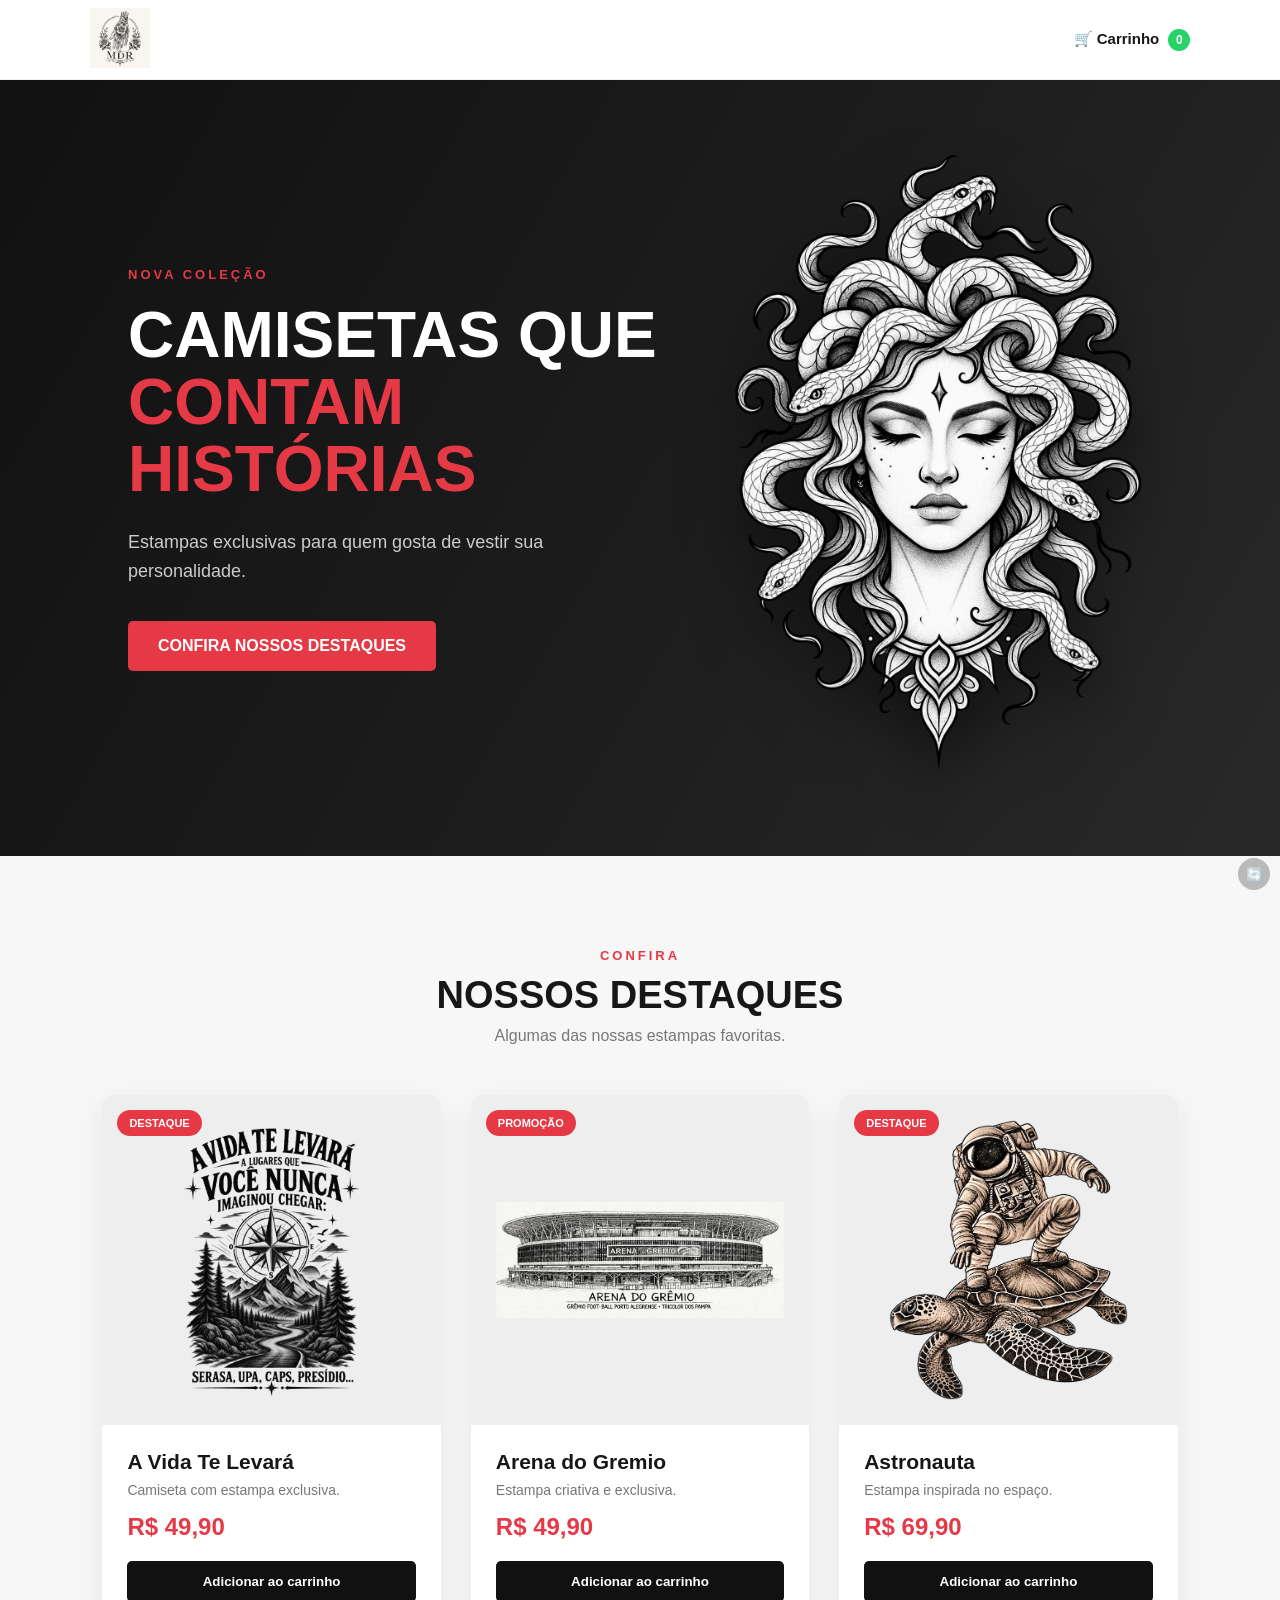
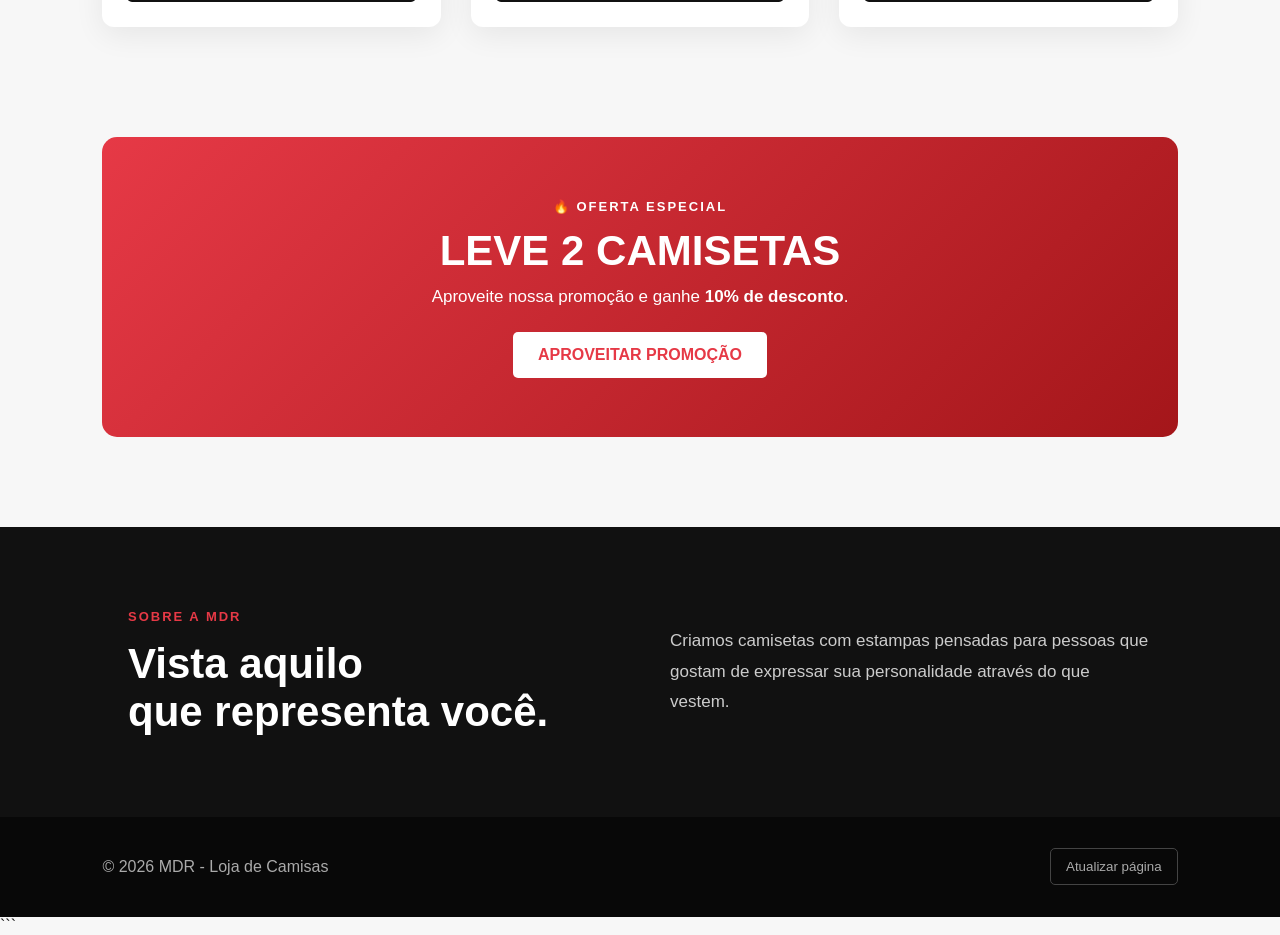
==== index.html @ 8b3520f8 "segundo deploy" ====
<!DOCTYPE html>
<html lang="pt-br">

<head>
    <meta charset="UTF-8">
    <meta name="viewport" content="width=device-width, initial-scale=1.0">

    <link rel="icon" href="./imgs/imgs/logo/possivel logo.png" type="image/png">
    <link rel="stylesheet" href="./css/styleIndex.css">

    <title>MDR - Loja de Camisas</title>
</head>

<body onload="carregar()">

    <!-- MENU -->
    <nav class="navbar">

        <div class="logo">
            <img
                src="./imgs/imgs/logo/possivelLogo2.png"
                alt="Logo da loja"
            >
        </div>

        <ul class="menu">
            

            <li>
                <a href="compras.html">
                    🛒 Carrinho
                    <span id="contadorCarrinho">0</span>
                </a>
            </li>
        </ul>

    </nav>


    <!-- BANNER PRINCIPAL   -->
    <header class="hero">

        <div class="hero-conteudo">

            <span class="hero-tag">
                NOVA COLEÇÃO
            </span>

            <h1>
                CAMISETAS QUE<br>
                <strong>CONTAM HISTÓRIAS</strong>
            </h1>

            <p>
                Estampas exclusivas para quem gosta
                de vestir sua personalidade.
            </p>

            <a href="#destaques" class="btn-hero">
                CONFIRA NOSSOS DESTAQUES
            </a>

        </div>
<!-- IMAGEM DO BANNER 
        <div class="hero-imagem">

            <img
                src="./imgs/imgs/estampas/meduza.png"
                alt="Camiseta A Vida Te Levará"
            >

        </div>    -->

        <div class="hero-imagem">

    <img
        id="imagemBanner"
        src="./imgs/imgs/estampas/meduza.png"
        alt="Camiseta"
    >

    <button
        class="btn-trocar-imagem"
        onclick="trocarImagem()"
        title="Trocar imagem"
    >
        🔄
    </button>

</div>
    </header>


    <!-- DESTAQUES -->
    <main>

        <section class="destaques" id="destaques">

            <div class="titulo-secao">

                <span>CONFIRA</span>

                <h2>
                    NOSSOS DESTAQUES
                </h2>

                <p>
                    Algumas das nossas estampas favoritas.
                </p>

            </div>


            <!-- CARDS -->
            <div class="produtos-grid">


                <!-- PRODUTO 1 -->
                <article class="produto">

                    <div class="produto-imagem">

                        <span class="tag-promocao">
                            DESTAQUE
                        </span>

                        <img
                            src="./imgs/imgs/estampas/a vida te levara.png"
                            alt="Camiseta A Vida Te Levará"
                        >

                    </div>

                    <div class="produto-info">

                        <h3>
                            A Vida Te Levará
                        </h3>

                        <p class="descricao">
                            Camiseta com estampa exclusiva.
                        </p>

                        <p class="preco">
                            R$ 59,90
                        </p>

                        <button
                            class="btn-comprar"
                            type="button"
                            onclick="adicionarCarrinho(1)"
                        >
                            Adicionar ao carrinho
                        </button>

                    </div>

                </article>


                <!-- PRODUTO 2 -->
                <article class="produto">

                    <div class="produto-imagem">

                        <span class="tag-promocao">
                            PROMOÇÃO
                        </span>

                        <img
                            src="./imgs/imgs/estampas/a vida te levara.png"
                            alt="Camiseta Estampa 2"
                        >

                    </div>

                    <div class="produto-info">

                        <h3>
                            Estampa Urbana
                        </h3>

                        <p class="descricao">
                            Design exclusivo e moderno.
                        </p>

                        <p class="preco">
                            R$ 69,90
                        </p>

                        <button
                            class="btn-comprar"
                            type="button"
                            onclick="adicionarCarrinho(2)"
                        >
                            Adicionar ao carrinho
                        </button>

                    </div>

                </article>


                <!-- PRODUTO 3 -->
                <article class="produto">

                    <div class="produto-imagem">

                        <span class="tag-promocao">
                            DESTAQUE
                        </span>

                        <img
                            src="./imgs/imgs/estampas/a vida te levara.png"
                            alt="Camiseta Estampa 3"
                        >

                    </div>

                    <div class="produto-info">

                        <h3>
                            Sua História
                        </h3>

                        <p class="descricao">
                            Uma estampa para marcar momentos.
                        </p>

                        <p class="preco">
                            R$ 59,90
                        </p>

                        <button
                            class="btn-comprar"
                            type="button"
                            onclick="adicionarCarrinho(3)"
                        >
                            Adicionar ao carrinho
                        </button>

                    </div>

                </article>


            </div>

        </section>


        <!-- BANNER DE PROMOÇÃO -->
        <section class="promocao">

            <div class="promocao-conteudo">

                <span>
                    🔥 OFERTA ESPECIAL
                </span>

                <h2>
                    LEVE 2 CAMISETAS
                </h2>

                <p>
                    Aproveite nossa promoção e ganhe
                    <strong>10% de desconto</strong>.
                </p>

                <a href="./estampas.html" class="btn-promocao">
                    APROVEITAR PROMOÇÃO
                </a>

            </div>

        </section>


        <!-- SOBRE -->
        <section class="sobre">

            <div>

                <span>
                    SOBRE A MDR
                </span>

                <h2>
                    Vista aquilo<br>
                    que representa você.
                </h2>

            </div>

            <p>
                Criamos camisetas com estampas pensadas
                para pessoas que gostam de expressar sua
                personalidade através do que vestem.
            </p>

        </section>

    </main>


    <!-- RODAPÉ -->
    <footer>

        <p>
            &copy; 2026 MDR - Loja de Camisas
        </p>

        <button
            class="btn-atualizar"
            onclick="window.location.reload()"
        >
            Atualizar página
        </button>

    </footer>


    <script src="./script/scriptIndex.js"></script>
    

</body>

</html>
```
---- css/styleIndex.css ----
/* ========================================
   CONFIGURAÇÕES GERAIS
======================================== */

* {
    margin: 0;
    padding: 0;
    box-sizing: border-box;
}

html {
    scroll-behavior: smooth;
}

body {
    font-family: Arial, Helvetica, sans-serif;
    background-color: #f7f7f7;
    color: #171717;
}

a {
    text-decoration: none;
    color: inherit;
}

button {
    font-family: inherit;
}


/* ========================================
   MENU
======================================== */

.navbar {
    width: 100%;
    height: 80px;

    display: flex;
    align-items: center;
    justify-content: space-between;

    padding: 0 7%;

    background-color: #ffffff;

    border-bottom: 1px solid #eeeeee;

    position: sticky;
    top: 0;
    z-index: 1000;
}

.logo img {
    max-width: 130px;
    max-height: 60px;

    display: block-inline;
}

.menu {
    display: flex;
    align-items: center;

    list-style: none;

    gap: 30px;
}

.menu a {
    font-size: 15px;
    font-weight: bold;

    transition: 0.3s;
}

.menu a:hover {
    color: #e63946;
}


/* ========================================
   CONTADOR DO CARRINHO
======================================== */

#contadorCarrinho {
    background-color: #25D366;

    color: white;

    display: inline-flex;

    align-items: center;
    justify-content: center;

    min-width: 22px;
    height: 22px;

    padding: 0 6px;

    margin-left: 5px;

    border-radius: 50%;

    font-size: 12px;
    font-weight: bold;
}


/* ========================================
   HERO / BANNER
======================================== */

.hero {
    min-height: 580px;

    display: flex;
    align-items: center;
    justify-content: space-between;

    padding: 70px 10%;

    background:
        linear-gradient(
            120deg,
            #111111 0%,
            #1d1d1d 55%,
            #292929 100%
        );

    color: white;

    overflow: hidden;
}

.hero-conteudo {
    max-width: 600px;
}

.hero-tag {
    display: inline-block;

    margin-bottom: 20px;

    color: #e63946;

    font-size: 13px;
    font-weight: bold;
    letter-spacing: 3px;
}

.hero h1 {
    font-size: clamp(40px, 5vw, 70px);

    line-height: 1.05;

    margin-bottom: 25px;
}

.hero h1 strong {
    color: #e63946;
}

.hero p {
    max-width: 500px;

    margin-bottom: 35px;

    color: #cccccc;

    font-size: 18px;
    line-height: 1.6;
}

.btn-hero {
    display: inline-block;

    padding: 16px 30px;

    background-color: #e63946;

    color: white;

    border-radius: 5px;

    font-weight: bold;

    transition: 0.3s;
}

.btn-hero:hover {
    background-color: #ff4d5a;

    transform: translateY(-3px);
}

.hero-imagem {
    width: 42%;

    display: flex;
    justify-content: center;
    align-items: center;
}

.hero-imagem img {
    width: 100%;
    max-width: 450px;

    filter: drop-shadow(
        0 25px 30px rgba(0, 0, 0, 0.5)
    );

    transition: 0.5s;
}

.hero-imagem img:hover {
    transform: rotate(-3deg) scale(1.04);
}


/* ========================================
   DESTAQUES
======================================== */

.destaques {
    padding: 90px 8%;
}

.titulo-secao {
    text-align: center;

    margin-bottom: 50px;
}

.titulo-secao span {
    color: #e63946;

    font-size: 13px;
    font-weight: bold;

    letter-spacing: 3px;
}

.titulo-secao h2 {
    margin: 10px 0;

    font-size: 38px;
}

.titulo-secao p {
    color: #777777;

    font-size: 16px;
}


/* ========================================
   GRID DE PRODUTOS
======================================== */

.produtos-grid {
    display: grid;

    grid-template-columns:
        repeat(3, 1fr);

    gap: 30px;

    max-width: 1200px;

    margin: auto;
}


/* ========================================
   CARD DO PRODUTO
======================================== */

.produto {
    background-color: white;

    border-radius: 12px;

    overflow: hidden;

    box-shadow:
        0 8px 30px rgba(0, 0, 0, 0.07);

    transition: 0.3s;
}

.produto:hover {
    transform: translateY(-8px);

    box-shadow:
        0 15px 40px rgba(0, 0, 0, 0.12);
}


/* ========================================
   IMAGEM DO PRODUTO
======================================== */

.produto-imagem {
    height: 330px;

    background-color: #eeeeee;

    position: relative;

    display: flex;

    align-items: center;
    justify-content: center;

    overflow: hidden;
}

.produto-imagem img {
    width: 85%;
    height: 85%;

    object-fit: contain;

    transition: 0.4s;
}

.produto:hover .produto-imagem img {
    transform: scale(1.07);
}


/* ========================================
   TAG
======================================== */

.tag-promocao {
    position: absolute;

    top: 15px;
    left: 15px;

    padding: 7px 12px;

    background-color: #e63946;

    color: white;

    border-radius: 20px;

    font-size: 11px;
    font-weight: bold;

    z-index: 2;
}


/* ========================================
   INFORMAÇÕES DO PRODUTO
======================================== */

.produto-info {
    padding: 25px;
}

.produto-info h3 {
    font-size: 21px;

    margin-bottom: 8px;
}

.descricao {
    color: #777777;

    font-size: 14px;

    margin-bottom: 15px;
}

.preco {
    color: #e63946;

    font-size: 24px;

    font-weight: bold;

    margin-bottom: 20px;
}


/* ========================================
   BOTÃO COMPRAR
======================================== */

.btn-comprar {
    width: 100%;

    padding: 13px;

    border: none;

    border-radius: 5px;

    background-color: #111111;

    color: white;

    font-weight: bold;

    cursor: pointer;

    transition: 0.3s;
}

.btn-comprar:hover {
    background-color: #e63946;
}


/* ========================================
   PROMOÇÃO
======================================== */

.promocao {
    margin: 20px 8% 90px;

    min-height: 300px;

    display: flex;

    align-items: center;
    justify-content: center;

    text-align: center;

    border-radius: 15px;

    background:
        linear-gradient(
            135deg,
            #e63946,
            #a4161a
        );

    color: white;
}

.promocao-conteudo span {
    font-size: 13px;

    font-weight: bold;

    letter-spacing: 2px;
}

.promocao h2 {
    font-size: 42px;

    margin: 12px 0;
}

.promocao p {
    font-size: 17px;

    margin-bottom: 25px;
}

.btn-promocao {
    display: inline-block;

    padding: 14px 25px;

    background-color: white;

    color: #e63946;

    border-radius: 5px;

    font-weight: bold;

    transition: 0.3s;
}

.btn-promocao:hover {
    background-color: #111111;

    color: white;
}


/* ========================================
   SOBRE
======================================== */

.sobre {
    padding: 80px 10%;

    background-color: #111111;

    color: white;

    display: grid;

    grid-template-columns: 1fr 1fr;

    gap: 60px;

    align-items: center;
}

.sobre span {
    color: #e63946;

    font-size: 13px;

    font-weight: bold;

    letter-spacing: 2px;
}

.sobre h2 {
    margin-top: 15px;

    font-size: 42px;

    line-height: 1.15;
}

.sobre p {
    color: #cccccc;

    font-size: 17px;

    line-height: 1.8;
}


/* ========================================
   RODAPÉ
======================================== */

footer {
    min-height: 100px;

    display: flex;

    align-items: center;
    justify-content: space-between;

    padding: 25px 8%;

    background-color: #080808;

    color: #aaaaaa;
}

.btn-atualizar {
    padding: 10px 15px;

    border: 1px solid #444444;

    border-radius: 5px;

    background-color: transparent;

    color: #aaaaaa;

    cursor: pointer;

    transition: 0.3s;
}

.btn-atualizar:hover {
    border-color: #e63946;

    color: #e63946;
}


/* ========================================
   RESPONSIVIDADE
======================================== */

@media (max-width: 900px) {

    .navbar {
        padding: 0 5%;
    }

    .hero {
        padding: 60px 7%;

        flex-direction: column;

        text-align: center;
    }

    .hero-conteudo {
        max-width: 700px;
    }

    .hero p {
        margin-left: auto;
        margin-right: auto;
    }

    .hero-imagem {
        width: 70%;

        margin-top: 40px;
    }

    .produtos-grid {
        grid-template-columns:
            repeat(2, 1fr);
    }

    .sobre {
        grid-template-columns: 1fr;

        text-align: center;
    }

}


@media (max-width: 600px) {

    .navbar {
        height: auto;

        padding: 15px 5%;

        flex-direction: column;

        gap: 15px;
    }

    .menu {
        gap: 20px;
    }

    .hero {
        padding: 50px 5%;
    }

    .hero h1 {
        font-size: 38px;
    }

    .hero p {
        font-size: 16px;
    }

    .hero-imagem {
        width: 90%;
    }

    .destaques {
        padding: 60px 5%;
    }

    .titulo-secao h2 {
        font-size: 30px;
    }

    .produtos-grid {
        grid-template-columns: 1fr;
    }

    .produto-imagem {
        height: 350px;
    }

    .promocao {
        margin: 10px 5% 60px;

        padding: 40px 20px;
    }

    .promocao h2 {
        font-size: 30px;
    }

    .sobre {
        padding: 60px 7%;
    }

    .sobre h2 {
        font-size: 32px;
    }

    footer {
        flex-direction: column;

        gap: 20px;

        text-align: center;
    }

}


//////////////////////////////////////////////////////////
.hero-imagem {
    position: relative;
}

.btn-trocar-imagem {
    position: absolute;
    right: 10px;
    bottom: 10px;

    width: 32px;
    height: 32px;

    border: none;
    border-radius: 50%;

    background: rgba(0, 0, 0, 0.5);
    color: white;

    cursor: pointer;

    opacity: 0.5;

    transition: 0.3s;
}

.btn-trocar-imagem:hover {
    opacity: 1;
}
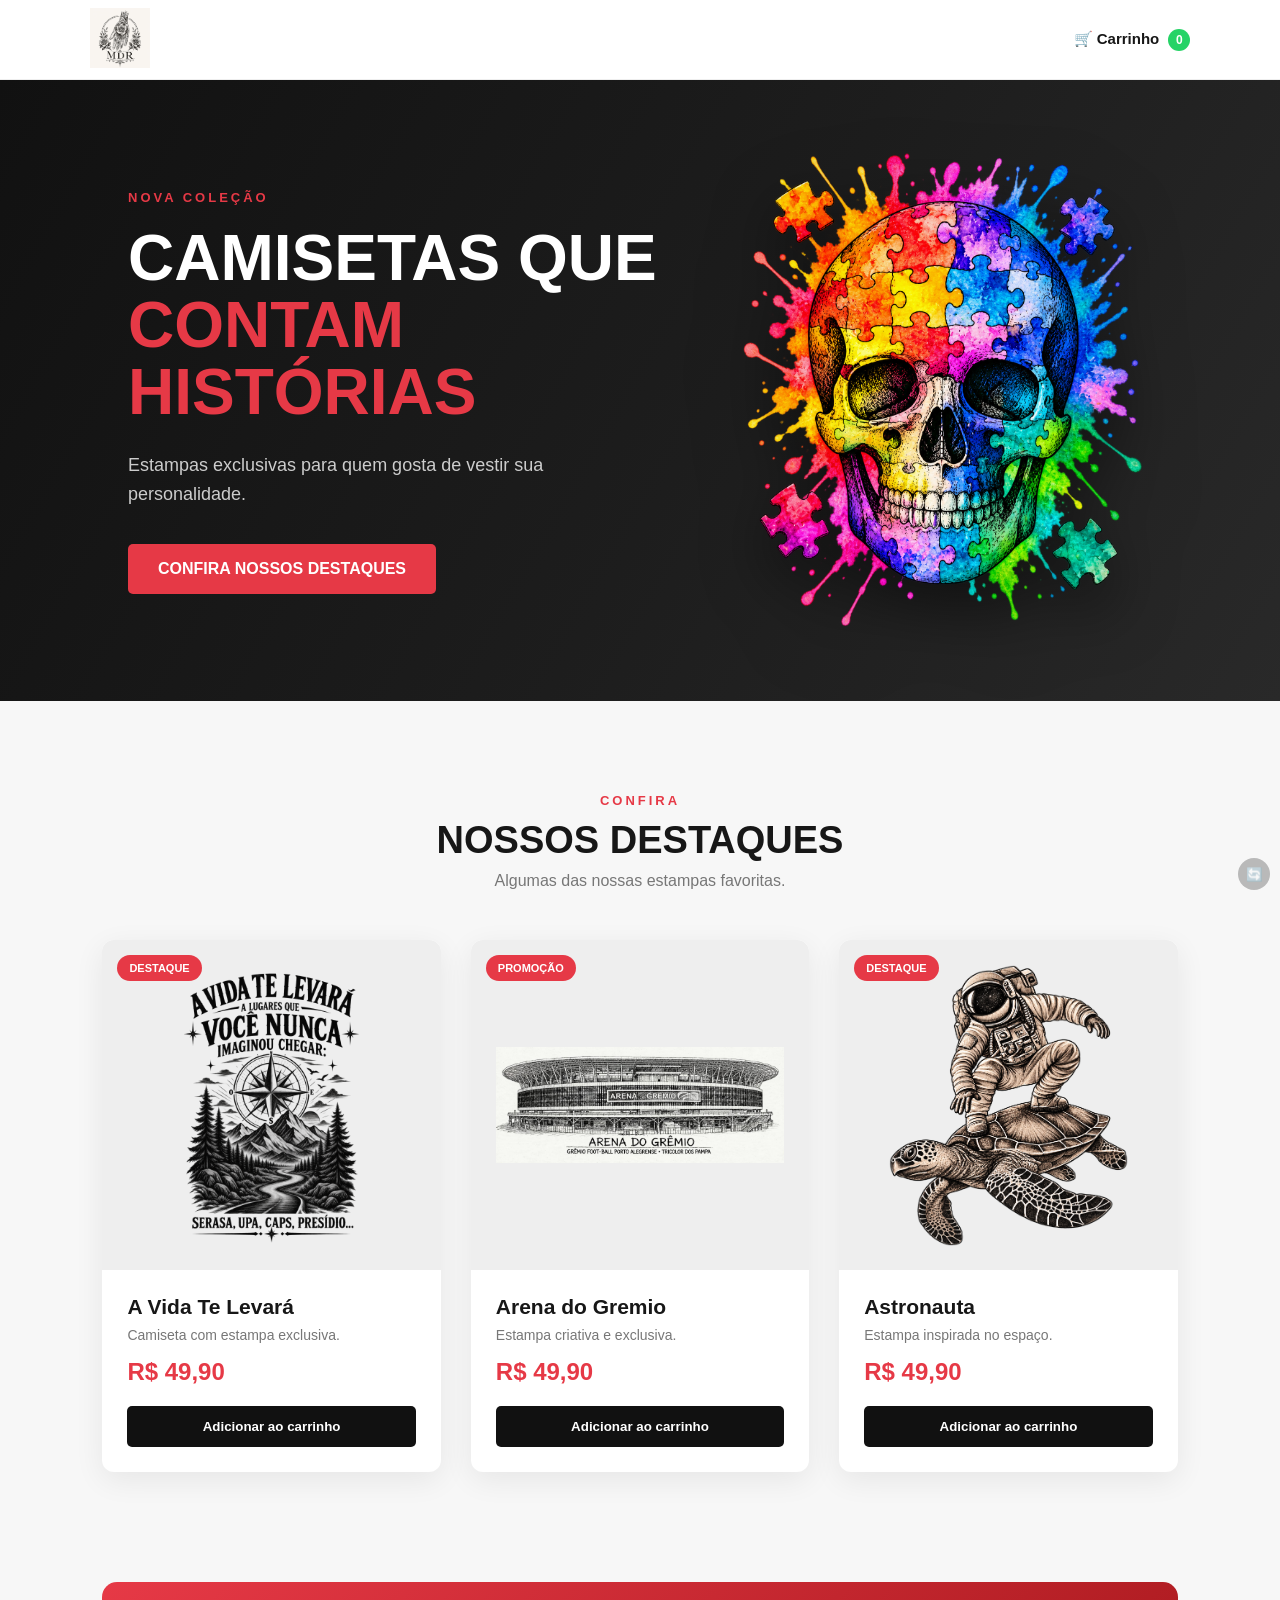
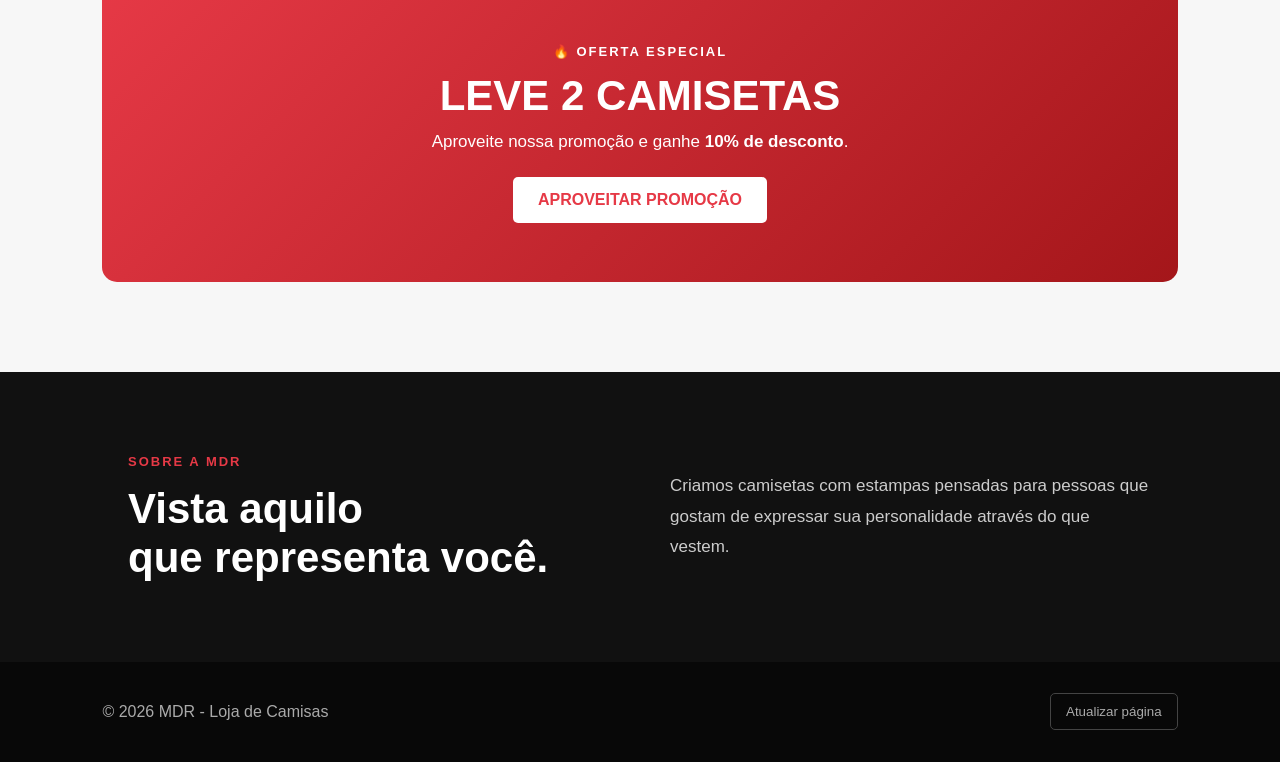
==== commit 29d77d01: "Restore index.html with original content" ====
--- a/index.html
+++ b/index.html
@@ -327,4 +327,4 @@
 </body>
 
 </html>
-```
+
